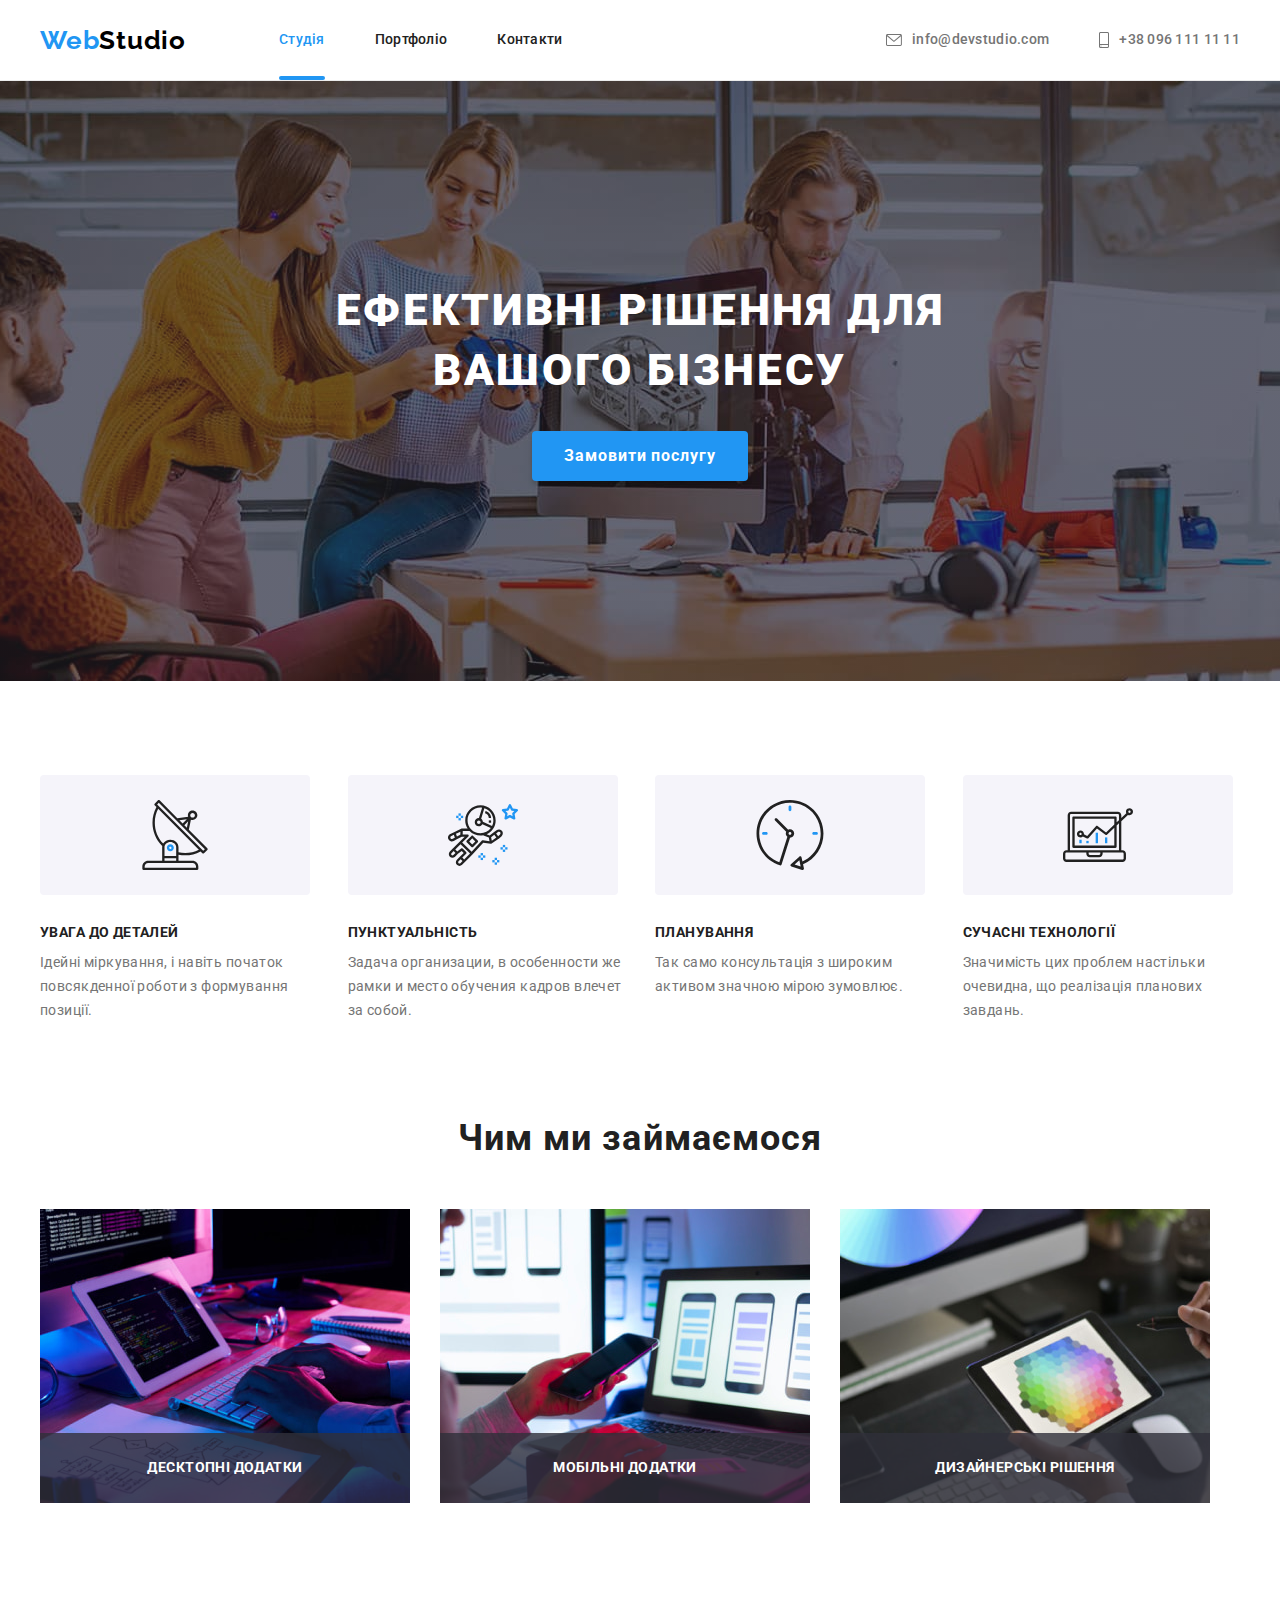
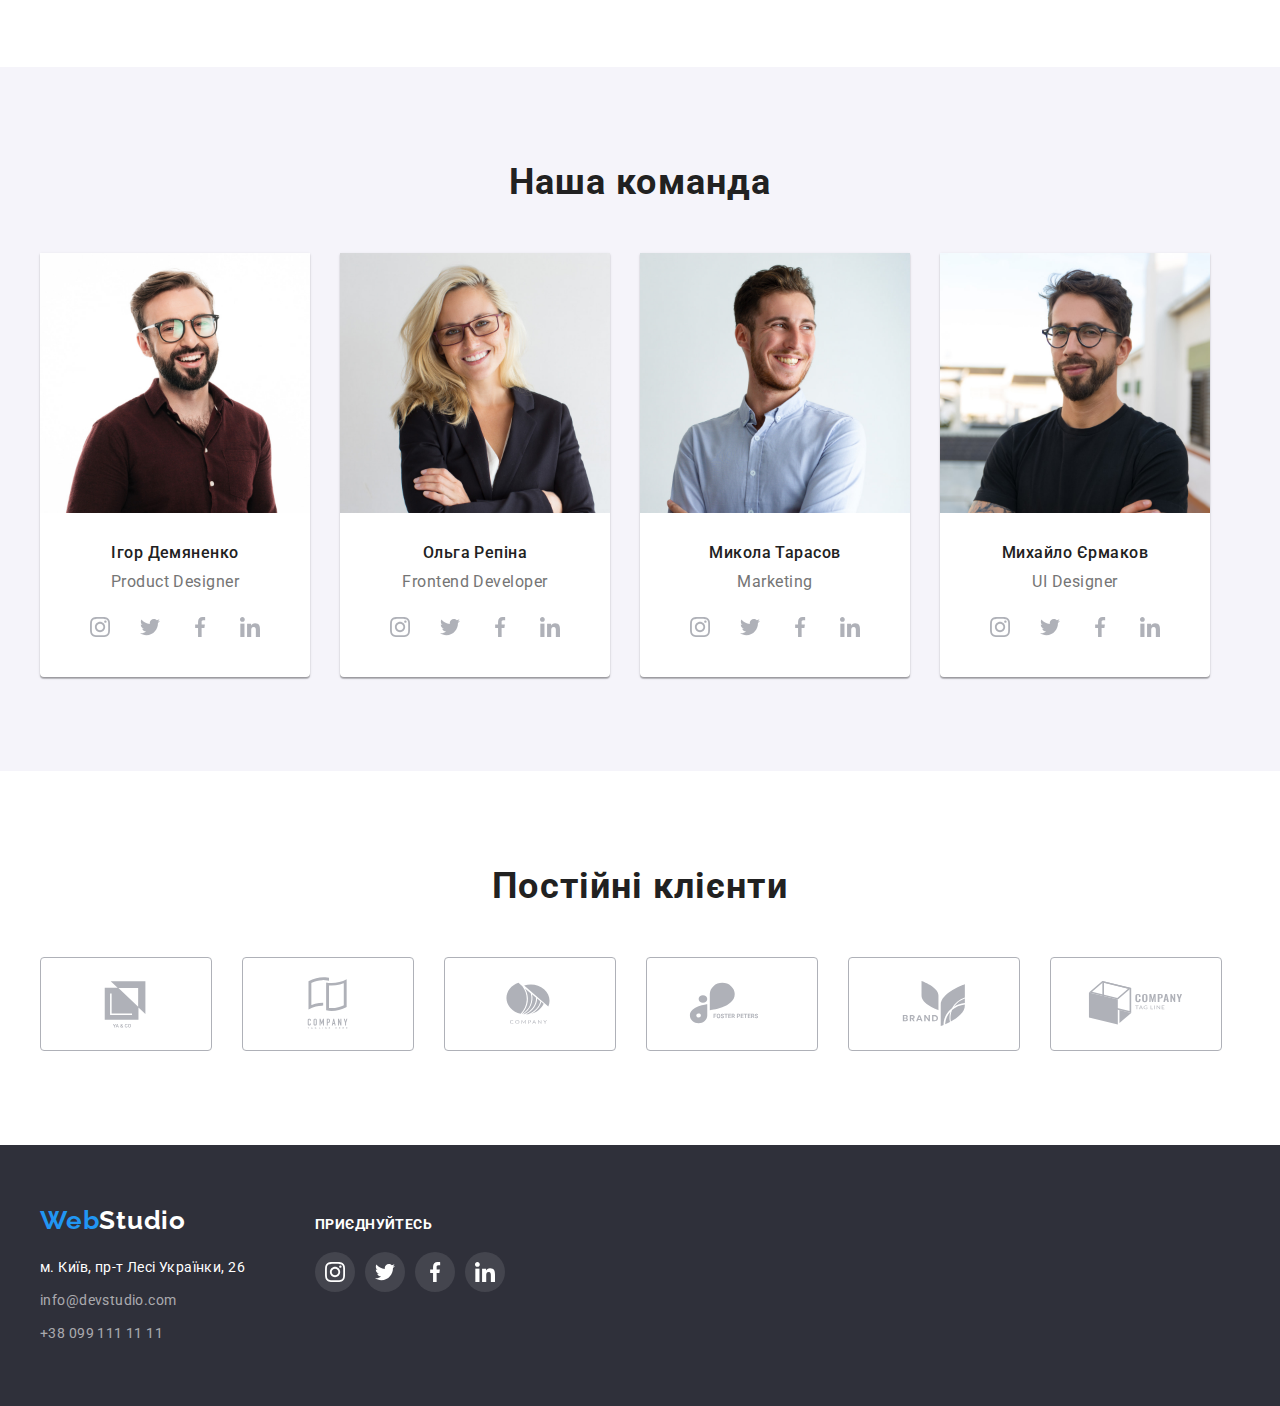
==== index.html @ 0aa908f2 "Initial commit" ====
<!DOCTYPE html>
<html lang="uk">
  <head>
    <!-- Meta -->
    <meta charset="UTF-8" />
    <meta http-equiv="X-UA-Compatible" content="IE=edge" />
    <meta name="viewport" content="width=device-width, initial-scale=1.0" />
    <!-- Fonts -->
    <link rel="preconnect" href="https://fonts.googleapis.com" />
    <link rel="preconnect" href="https://fonts.gstatic.com" crossorigin />
    <link
      href="https://fonts.googleapis.com/css2?family=Raleway:wght@700&family=Roboto:wght@400;500;700;900&display=swap"
      rel="stylesheet"
    />
    <title>WebStudio</title>
    <!-- Style -->
    <link
      rel="stylesheet"
      href="https://cdnjs.cloudflare.com/ajax/libs/modern-normalize/1.1.0/modern-normalize.min.css"
      integrity="sha512-wpPYUAdjBVSE4KJnH1VR1HeZfpl1ub8YT/NKx4PuQ5NmX2tKuGu6U/JRp5y+Y8XG2tV+wKQpNHVUX03MfMFn9Q=="
      crossorigin="anonymous"
      referrerpolicy="no-referrer"
    />
    <link rel="stylesheet" href="./css/styles.css" />
  </head>
  <body>
    <!-- Header section -->
    <header class="header">
      <!-- Logo -->
      <div class="conteiner">
        <a class="logo-web link" href="./index.html">Web<span class="logo-studio">Studio</span></a>
        <!-- Header nav -->
        <nav class="header-nav">
          <ul class="header-nav-list list">
            <li class="header-item">
              <a class="header-link header-link-current link" href="./index.html">Студія</a>
            </li>
            <li class="header-item">
              <a class="header-link link" href="./portfolio.html">Портфоліо</a>
            </li>
            <li class="header-item"><a class="header-link link" href="#address">Контакти</a></li>
          </ul>
        </nav>
        <!-- Header cont -->
        <ul class="header-cont-list list">
          <li class="header-item">
            <a class="header-cont link" href="mailto:info@devstudio.com">
              <svg class="icon" width="16" height="12">
                <use href="./images/icons.svg#envelope"></use>
              </svg>
              info@devstudio.com</a
            >
          </li>
          <li class="header-item">
            <a class="header-cont link" href="tel:+380961111111">
              <svg class="icon" width="10" height="16">
                <use href="./images/icons.svg#smartphone"></use>
              </svg>
              +38 096 111 11 11</a
            >
          </li>
        </ul>
      </div>
    </header>
    <!-- Main section -->
    <main>
      <!-- Hero section -->
      <section class="hero block">
        <div class="conteiner">
          <h1 class="hero-title">Ефективні рішення для вашого бізнесу</h1>
          <button class="hero-but" type="button" data-modal-open>Замовити послугу</button>
        </div>
      </section>
      <!-- Benefits section -->
      <section class="benefits block">
        <div class="conteiner">
          <h2 class="visually-hidden">Наші переваги</h2>
          <ul class="benefits-list list">
            <li class="benefits-item">
              <div class="benefits-logo">
                <svg class="benefits-icon" width="70" height="70">
                  <use href="./images/icons.svg#antenna"></use>
                </svg>
              </div>
              <h3 class="benefits-title">УВАГА ДО ДЕТАЛЕЙ</h3>
              <p class="benefits-text text">
                Ідейні міркування, і навіть початок повсякденної роботи з формування позиції.
              </p>
            </li>
            <li class="benefits-item">
              <div class="benefits-logo">
                <svg class="benefits-icon" width="70" height="70">
                  <use href="./images/icons.svg#astronaut"></use>
                </svg>
              </div>
              <h3 class="benefits-title title">ПУНКТУАЛЬНІСТЬ</h3>
              <p class="benefits-text text">
                Задача организации, в особенности же рамки и место обучения кадров влечет за собой.
              </p>
            </li>
            <li class="benefits-item">
              <div class="benefits-logo">
                <svg class="benefits-icon" width="70" height="70">
                  <use href="./images/icons.svg#clock"></use>
                </svg>
              </div>
              <h3 class="benefits-title title">ПЛАНУВАННЯ</h3>
              <p class="benefits-text text">
                Так само консультація з широким активом значною мірою зумовлює.
              </p>
            </li>
            <li class="benefits-item">
              <div class="benefits-logo">
                <svg class="benefits-icon" width="70" height="70">
                  <use href="./images/icons.svg#diagram"></use>
                </svg>
              </div>
              <h3 class="benefits-title title">СУЧАСНІ ТЕХНОЛОГІЇ</h3>
              <p class="benefits-text text">
                Значимість цих проблем настільки очевидна, що реалізація планових завдань.
              </p>
            </li>
          </ul>
        </div>
      </section>
      <!-- About section -->
      <section class="about block">
        <div class="conteiner">
          <h2 class="about-title title">Чим ми займаємося</h2>
          <ul class="about-list list">
            <li class="about-item">
              <img
                class="about-img img"
                src="./images/about/box-1.jpeg"
                alt="Пише код"
                width="370"
              />
              <div class="over-box">
                <p class="over-text">Десктопні додатки</p>
              </div>
            </li>
            <li class="about-item">
              <img
                class="about-img img"
                src="./images/about/box-2.jpeg"
                alt="Порівнюють дизайн"
                width="370"
              />
              <div class="over-box">
                <p class="over-text">Мобільні додатки</p>
              </div>
            </li>
            <li class="about-item">
              <img
                class="about-img img"
                src="./images/about/box-3.jpeg"
                alt="Малюють на планшеті"
                width="370"
              />
              <div class="over-box">
                <p class="over-text">Дизайнерські рішення</p>
              </div>
            </li>
          </ul>
        </div>
      </section>
      <!-- Team section -->
      <section class="team">
        <div class="conteiner">
          <h2 class="team-title title">Наша команда</h2>
          <ul class="team-list list">
            <li class="team-item">
              <div class="team-card">
                <img
                  class="team-img img"
                  src="./images/team/img-1.jpeg"
                  alt="Игорь Демьяненко"
                  width="270"
                />
                <div class="team-descriptoin">
                  <h3 class="team-subtitle title">Ігор Демяненко</h3>
                  <p class="team-text text" lang="en">Product Designer</p>
                  <ul class="socials list">
                    <li class="socials-item">
                      <a
                        class="socials-link link"
                        href="https://www.instagram.com/"
                        target="_blank"
                        rel="noopener noreferrer"
                      >
                        <svg class="social-icon" width="20" height="20">
                          <use href="./images/icons.svg#instagram"></use>
                        </svg>
                      </a>
                    </li>
                    <li class="socials-item">
                      <a
                        class="socials-link link"
                        href="https://twitter.com/"
                        target="_blank"
                        rel="noopener noreferrer"
                      >
                        <svg class="social-icon" width="20" height="20">
                          <use href="./images/icons.svg#twitter"></use>
                        </svg>
                      </a>
                    </li>
                    <li class="socials-item">
                      <a
                        class="socials-link link"
                        href="https://www.facebook.com/"
                        target="_blank"
                        rel="noopener noreferrer"
                      >
                        <svg class="social-icon" width="20" height="20">
                          <use href="./images/icons.svg#facebook"></use>
                        </svg>
                      </a>
                    </li>
                    <li class="socials-item">
                      <a
                        class="socials-link link"
                        href="https://ua.linkedin.com/"
                        target="_blank"
                        rel="noopener noreferrer"
                      >
                        <svg class="social-icon" width="20" height="20">
                          <use href="./images/icons.svg#linkedin"></use>
                        </svg>
                      </a>
                    </li>
                  </ul>
                </div>
              </div>
            </li>
            <li class="team-item">
              <div class="team-card">
                <img
                  class="team-img img"
                  src="./images/team/img-2.jpeg"
                  alt="Ольга Репина"
                  width="270"
                />
                <div class="team-descriptoin">
                  <h3 class="team-subtitle title">Ольга Репіна</h3>
                  <p class="team-text text" lang="en">Frontend Developer</p>
                  <ul class="socials list">
                    <li class="socials-item">
                      <a
                        class="socials-link link"
                        href="https://www.instagram.com/"
                        target="_blank"
                        rel="noopener noreferrer"
                      >
                        <svg class="social-icon" width="20" height="20">
                          <use href="./images/icons.svg#instagram"></use>
                        </svg>
                      </a>
                    </li>
                    <li class="socials-item">
                      <a
                        class="socials-link link"
                        href="https://twitter.com/"
                        target="_blank"
                        rel="noopener noreferrer"
                      >
                        <svg class="social-icon" width="20" height="20">
                          <use href="./images/icons.svg#twitter"></use>
                        </svg>
                      </a>
                    </li>
                    <li class="socials-item">
                      <a
                        class="socials-link link"
                        href="https://www.facebook.com/"
                        target="_blank"
                        rel="noopener noreferrer"
                      >
                        <svg class="social-icon" width="20" height="20">
                          <use href="./images/icons.svg#facebook"></use>
                        </svg>
                      </a>
                    </li>
                    <li class="socials-item">
                      <a
                        class="socials-link link"
                        href="https://ua.linkedin.com/"
                        target="_blank"
                        rel="noopener noreferrer"
                      >
                        <svg class="social-icon" width="20" height="20">
                          <use href="./images/icons.svg#linkedin"></use>
                        </svg>
                      </a>
                    </li>
                  </ul>
                </div>
              </div>
            </li>
            <li class="team-item">
              <div class="team-card">
                <img
                  class="team-img img"
                  src="./images/team/img-3.jpeg"
                  alt="Николай Тарасов"
                  width="270"
                />
                <div class="team-descriptoin">
                  <h3 class="team-subtitle title">Микола Тарасов</h3>
                  <p class="team-text text" lang="en">Marketing</p>
                  <ul class="socials list">
                    <li class="socials-item">
                      <a
                        class="socials-link link"
                        href="https://www.instagram.com/"
                        target="_blank"
                        rel="noopener noreferrer"
                      >
                        <svg class="social-icon" width="20" height="20">
                          <use href="./images/icons.svg#instagram"></use>
                        </svg>
                      </a>
                    </li>
                    <li class="socials-item">
                      <a
                        class="socials-link link"
                        href="https://twitter.com/"
                        target="_blank"
                        rel="noopener noreferrer"
                      >
                        <svg class="social-icon" width="20" height="20">
                          <use href="./images/icons.svg#twitter"></use>
                        </svg>
                      </a>
                    </li>
                    <li class="socials-item">
                      <a
                        class="socials-link link"
                        href="https://www.facebook.com/"
                        target="_blank"
                        rel="noopener noreferrer"
                      >
                        <svg class="social-icon" width="20" height="20">
                          <use href="./images/icons.svg#facebook"></use>
                        </svg>
                      </a>
                    </li>
                    <li class="socials-item">
                      <a
                        class="socials-link link"
                        href="https://ua.linkedin.com/"
                        target="_blank"
                        rel="noopener noreferrer"
                      >
                        <svg class="social-icon" width="20" height="20">
                          <use href="./images/icons.svg#linkedin"></use>
                        </svg>
                      </a>
                    </li>
                  </ul>
                </div>
              </div>
            </li>
            <li class="team-item">
              <div class="team-card">
                <img
                  class="team-img img"
                  src="./images/team/img-4.jpeg"
                  alt="Михаил Ермаков"
                  width="270"
                />
                <div class="team-descriptoin">
                  <h3 class="team-subtitle title">Михайло Єрмаков</h3>
                  <p class="team-text text" lang="en">UI Designer</p>
                  <ul class="socials list">
                    <li class="socials-item">
                      <a
                        class="socials-link link"
                        href="https://www.instagram.com/"
                        target="_blank"
                        rel="noopener noreferrer"
                      >
                        <svg class="social-icon" width="20" height="20">
                          <use href="./images/icons.svg#instagram"></use>
                        </svg>
                      </a>
                    </li>
                    <li class="socials-item">
                      <a
                        class="socials-link link"
                        href="https://twitter.com/"
                        target="_blank"
                        rel="noopener noreferrer"
                      >
                        <svg class="social-icon" width="20" height="20">
                          <use href="./images/icons.svg#twitter"></use>
                        </svg>
                      </a>
                    </li>
                    <li class="socials-item">
                      <a
                        class="socials-link link"
                        href="https://www.facebook.com/"
                        target="_blank"
                        rel="noopener noreferrer"
                      >
                        <svg class="social-icon" width="20" height="20">
                          <use href="./images/icons.svg#facebook"></use>
                        </svg>
                      </a>
                    </li>
                    <li class="socials-item">
                      <a
                        class="socials-link link"
                        href="https://ua.linkedin.com/"
                        target="_blank"
                        rel="noopener noreferrer"
                      >
                        <svg class="social-icon" width="20" height="20">
                          <use href="./images/icons.svg#linkedin"></use>
                        </svg>
                      </a>
                    </li>
                  </ul>
                </div>
              </div>
            </li>
          </ul>
        </div>
      </section>
      <!-- Client section -->
      <section class="clients block">
        <div class="conteiner">
          <h2 class="client-title title">Постійні клієнти</h2>
          <ul class="clients-list list">
            <li class="clients-item">
              <a class="clients-link link" href="" target="_blank" rel="noopener noreferrer">
                <svg class="clients-icon" width="106" height="60">
                  <use href="./images/icons.svg#logo-1"></use>
                </svg>
              </a>
            </li>
            <li>
              <a class="clients-link link" href="" target="_blank" rel="noopener noreferrer">
                <svg class="clients-icon" width="106" height="60">
                  <use href="./images/icons.svg#logo-2"></use>
                </svg>
              </a>
            </li>
            <li>
              <a class="clients-link link" href="" target="_blank" rel="noopener noreferrer">
                <svg class="clients-icon" width="106" height="60">
                  <use href="./images/icons.svg#logo-3"></use>
                </svg>
              </a>
            </li>
            <li>
              <a class="clients-link link" href="" target="_blank" rel="noopener noreferrer">
                <svg class="clients-icon" width="106" height="60">
                  <use href="./images/icons.svg#logo-4"></use>
                </svg>
              </a>
            </li>
            <li>
              <a class="clients-link link" href="" target="_blank" rel="noopener noreferrer">
                <svg class="clients-icon" width="106" height="60">
                  <use href="./images/icons.svg#logo-5"></use>
                </svg>
              </a>
            </li>
            <li>
              <a class="clients-link link" href="" target="_blank" rel="noopener noreferrer">
                <svg class="clients-icon" width="106" height="60">
                  <use href="./images/icons.svg#logo-6"></use>
                </svg>
              </a>
            </li>
          </ul>
        </div>
      </section>
    </main>
    <!-- Footer section -->
    <footer class="footer">
      <div class="footer-conteiner conteiner">
        <div class="footer-address">
          <a class="logo-web logo-footer link" href="./index.html"
            >Web<span class="logo-studio logo-studio-footer">Studio</span></a
          >
          <address id="address">
            <ul class="address-list list">
              <li class="address-item">
                <a
                  class="footet-link-addres link"
                  href="https://goo.gl/maps/vsEgYnPEsA6p9rK86"
                  target="_blank"
                  rel="noopener noreferrer"
                  >м. Київ, пр-т Лесі Українки, 26</a
                >
              </li>
              <li class="address-item">
                <a class="footet-link link" href="mailto:info@devstudio.com">info@devstudio.com</a>
              </li>
              <li class="address-item">
                <a class="footet-link link" href="tel:+380991111111">+38 099 111 11 11</a>
              </li>
            </ul>
          </address>
        </div>
        <div class="footer-socials">
          <h3 class="footer-title title">Приєднуйтесь</h3>
          <ul class="socials list">
            <li class="socials-item">
              <a
                class="footer-socials-link link"
                href="https://www.instagram.com/"
                target="_blank"
                rel="noopener noreferrer"
              >
                <svg class="footer-social-icon" width="20" height="20">
                  <use href="./images/icons.svg#instagram"></use>
                </svg>
              </a>
            </li>
            <li class="socials-item">
              <a
                class="footer-socials-link link"
                href="https://twitter.com/"
                target="_blank"
                rel="noopener noreferrer"
              >
                <svg class="footer-social-icon" width="20" height="20">
                  <use href="./images/icons.svg#twitter"></use>
                </svg>
              </a>
            </li>
            <li class="socials-item">
              <a
                class="footer-socials-link link"
                href="https://www.facebook.com/"
                target="_blank"
                rel="noopener noreferrer"
              >
                <svg class="footer-social-icon" width="20" height="20">
                  <use href="./images/icons.svg#facebook"></use>
                </svg>
              </a>
            </li>
            <li class="socials-item">
              <a
                class="footer-socials-link link"
                href="https://ua.linkedin.com/"
                target="_blank"
                rel="noopener noreferrer"
              >
                <svg class="footer-social-icon" width="20" height="20">
                  <use href="./images/icons.svg#linkedin"></use>
                </svg>
              </a>
            </li>
          </ul>
        </div>
      </div>
    </footer>
    <!-- Modal window -->
    <div class="backdrop is-hidden" data-modal>
      <div class="modal">
        <button class="madal-btn" data-modal-close>
          <svg class="modal-btn-icon" width="11" height="11">
            <use href="./images/icons.svg#vector"></use>
          </svg>
        </button>
      </div>
    </div>
    <script src="./js/modal.js"></script>
  </body>
</html>
---- css/styles.css ----
/* Global styles */
html {
	box-sizing: border-box;
}


body {
	margin: 0;

	font-family: 'Roboto';
	font-style: normal;
	font-weight: 400;
	color: var(--brand-subtitle-color);
}

:root {
	--brand-onfocus-color: #2196F3;
	--brand-p-color: #757575;
	--brand-subtitle-color: #212121;
	--section-bgd-color: #F5F4FA;
	--brand-alt-bgd-color: #ffffff;
	--brand-bgd-color: #2F303A;
	--anim-cubic: 250ms cubic-bezier(0.4, 0, 0.2, 1);
}

.block {
	padding-top: 94px;
	padding-bottom: 94px;
}

.conteiner {
	width: 1200px;
	padding: 0 15px;
	margin: 0 auto;
}

.title {
	color: var(--brand-subtitle-color);
}

.text {
	color: var(--brand-p-color);
}

.img {
	display: block;
}

/* Reset styles */
.link {
	text-decoration: none;
}

.list {
	list-style-type: none;
}


h1, 
h2, 
h3, 
h4, 
h5, 
h6, 
p,
ul,
ol {
	margin: 0;
	padding: 0;
}

.visually-hidden {
	position: absolute;
	white-space: nowrap;
	width: 1px;
	height: 1px;
	overflow: hidden;
	border: 0;
	padding: 0;
	clip: rect(0 0 0 0);
	clip-path: inset(50%);
	margin: -1px;
}

/* Header */
/* Logo */
.logo-web {
	display: block;

	color: var(--brand-onfocus-color);
	font-family: 'Raleway';
	font-style: normal;
	font-weight: 700;
	font-size: 26px;
	line-height: 1.19;
	letter-spacing: 0.03em;
}

.logo-studio {
	color: #000;
}

/* Nav */
.header {
	border-bottom: 1px solid #ECECEC;
}
.header  .conteiner {
	display: flex;
	align-items: center;
}

.header-nav-list {
	display: flex;
	margin-left: 93px;
}

.header-cont-list {
	display: flex;
	margin-left: auto;;
}

.header-item + .header-item {
	margin-left: 50px;
}

.header-link {
	display: block;

	padding-top: 32px;
	padding-bottom: 32px;

	font-weight: 500;
	font-size: 14px;
	line-height: 1.14;
	letter-spacing: 0.02em;
	color: var(--brand-subtitle-color);
	transition: color var(--anim-cubic);
}

.header-link:hover,
.header-link:focus {
	color: var(--brand-onfocus-color);
}

.header-link-current {
	position: relative;
	color: var(--brand-onfocus-color);
}

.header-link-current::after {
	position: absolute;
	bottom: 0;
	
	content:'';
	display: block;
	width: 100%;
	height: 4px;
	border-radius: 2px;
	justify-content: end;
	background-color: var(--brand-onfocus-color);
	transition: color var(--anim-cubic);
}

.header-cont {
	display: flex;
	align-items: center;
	justify-content: center;

	padding-top: 32px;
	padding-bottom: 32px;
	gap: 10px;

	font-weight: 500;
	font-size: 14px;
	line-height: 1.14;
	letter-spacing: 0.02em;

	color: var(--brand-p-color);
	transition: color var(--anim-cubic);
}

.header-cont:hover,
.header-cont:focus {
	color: var(--brand-onfocus-color);
}

/* Hero */
.hero {
	padding-top: 200px;
	padding-bottom: 200px;
	margin-right: auto;
	margin-left: auto;
	max-width: 1600px;

	background-image: linear-gradient(to right,
		rgba(47, 48, 58, 0.4),
		rgba(47, 48, 58, 0.4)), 
		url(../images/hero/hero-back.jpeg);
	background-color: #C4C4C4;
	background-size: cover;
	background-repeat: no-repeat;
	background-position: center;
	text-align: center;
}

.hero-title {
	padding-left: 237px;
	padding-right: 237px;
	margin-bottom: 30px;

	font-family: 'Roboto';
	font-style: normal;
	font-weight: 900;
	font-size: 44px;
	line-height: 1.36;
	letter-spacing: 0.06em;
	text-transform: uppercase;

	color: var(--brand-alt-bgd-color);
}

.hero-but {
	padding: 10px 32px;

	font-family: inherit;
	font-style: normal;
	font-weight: 700;
	font-size: 16px;
	line-height: 1.9;
	align-items: center;
	letter-spacing: 0.06em;
	color: var(--brand-alt-bgd-color);

	background: var(--brand-onfocus-color);
	box-shadow: 0px 4px 4px rgba(0, 0, 0, 0.15);
	border: none;
	border-radius: 4px;
	cursor: pointer;
}


/* Benefits */
.benefits-list {
	display: flex;
	gap: 30px;
}

.benefits-item {
	width: calc((100% - 90px) / 4);
}

.benefits-logo {
	display: flex;
	align-items: center;
	justify-content: center;
	width: 270px;
	height: 120px;
	margin-bottom: 30px;

	background: #F5F4FA;
	border-radius: 4px;
}
.benefits-title {
	margin-bottom: 10px;
	font-weight: 700;
	font-size: 14px;
	line-height: 1.14;
	letter-spacing: 0.03em;
	text-transform: uppercase;
}

.benefits-text {
	font-size: 14px;
	line-height: 1.71;
	letter-spacing: 0.03em;
}


/* About */

.about {
	padding-top: 0;
}
.about-title {
	margin-bottom: 50px;

	font-weight: 700;
	font-size: 36px;
	line-height: 1.17;
	text-align: center;
	letter-spacing: 0.03em;
}

.about-list {
	display: flex;
	gap: 30px;
}

.about-item{
	position: relative;
}

.over-box {
	position: relative;
	bottom: 70px;

	width: 100%;
	height: 70px;
	background-color: rgba(47, 48, 58, 0.8);

	user-select: none;
}

.over-text {
	position: absolute;
	top: 50%;
	left: 50%;
	transform: translate(-50%, -50%);
	font-weight: 700;
	font-size: 14px;
	line-height: 1.14;
	letter-spacing: 0.03em;
	text-transform: uppercase;
	
	color: #FFFFFF;
}
/* Team */

.team {
	background-color: var(--section-bgd-color);
	padding-top: 94px;
	padding-bottom: 94px;
}

.team-card {
	background: var(--brand-alt-bgd-color);
	
	box-shadow: 0px 1px 3px rgba(0, 0, 0, 0.12), 0px 1px 1px rgba(0, 0, 0, 0.14), 0px 2px 1px rgba(0, 0, 0, 0.2);
	border-radius: 0px 0px 4px 4px;
}

.team-title {
	margin-bottom: 50px;

	font-weight: 700;
	font-size: 36px;
	line-height: 1.17;

	text-align: center;
	letter-spacing: 0.03em;
}

.team-list {
	display: flex;
	gap: 30px;
}

.team-descriptoin {
	padding-top: 30px;
	padding-bottom: 30px;
}

.team-subtitle {
	margin-bottom: 10px;

	font-weight: 500;
	font-size: 16px;
	line-height: 1.19;
	text-align: center;
	letter-spacing: 0.03em;
}

.team-text {
	margin-bottom: 16px;

	font-size: 16px;
	line-height: 1.19;
	text-align: center;
	letter-spacing: 0.03em;
}

.socials {
	display: flex;
	align-items: center;
	justify-content: center;
	gap: 10px;
}

.socials-link {
	display: flex;
	align-items: center;
	justify-content: center;
	width: 40px;
	height: 40px;

	color: #AFB1B8;
	background-color: #ffffff;
	border-radius: 50%;
	transition: background-color var(--anim-cubic), color var(--anim-cubic);
}

.social-icon {
	fill: currentColor;
}

.socials-link:hover,
.socials-link:focus {
	color: #ffffff;
	background-color: var(--brand-onfocus-color);
}

/* Clients */
.client-title{
	margin-bottom: 50px;
	font-weight: 700;
	font-size: 36px;
	line-height: 1.17;
	text-align: center;
	letter-spacing: 0.03em;
}

.clients-list {
	display: flex;
	gap: 30px;
}

.clients-link {
	display: flex;
	align-items: center;
	justify-content: center;
	width: 170px;
	height: 92px;

	color: #AFB1B8;
	border: 1px solid #AFB1B8;
	border-radius: 4px;

	transition: color var(--anim-cubic), border var(--anim-cubic);
}

.clients-icon {
	fill: currentColor;
}

.clients-link:hover,
.clients-link:focus {
	color: var(--brand-onfocus-color);
	border: 1px solid #2196F3;
}
/* Footer */

.footer {
	background-color: var(--brand-bgd-color);
	padding-top: 60px;
	padding-bottom: 60px;
}

.footer-conteiner {
	display: flex;
	align-items: baseline;
}

.footer-address {
	margin-right: 70px;
}

.logo-footer {
	display: inline-block;
	margin-bottom: 20px;
}

.logo-studio-footer {
	color: var(--brand-alt-bgd-color);
}

.address-item:nth-child(-n + 2) {
	display: block;
	margin-bottom: 9px;
}


.footet-link-addres {
	font-style: normal;
	font-size: 14px;
	line-height: 1.71;
	letter-spacing: 0.03em;
	
	color: var(--brand-alt-bgd-color);
	transition: color var(--anim-cubic);
}

.footet-link {
	font-style: normal;
	font-size: 14px;
	line-height: 1.71;
	letter-spacing: 0.03em;

	color: rgba(255, 255, 255, 0.6);
	transition: color var(--anim-cubic);
}

.footet-link:hover,
.footet-link:focus,
.footet-link-addres:hover,
.footet-link-addres:focus {
	color: var(--brand-onfocus-color);
}

.footer-title {
	margin-bottom: 20px;

	font-weight: 700;
	font-size: 14px;
	line-height: 16px;
	letter-spacing: 0.03em;
	text-transform: uppercase;
	
	color: #FFFFFF;
}

/* Footer icons */

.footer-socials-link {
	display: flex;
	align-items: center;
	justify-content: center;
	width: 40px;
	height: 40px;

	color: #ffffff;
	background: rgba(255, 255, 255, 0.1);
	border-radius: 50%;
	transition: background-color var(--anim-cubic);
}

.footer-social-icon,
.icon {
	fill: currentColor;
}

.footer-socials-link:hover,
.footer-socials-link:focus {
	background-color: var(--brand-onfocus-color);
}

/* * Portfolio * */


/* Buttons */

.portfolio-list {
	display: flex;
	margin-bottom: 50px;
	justify-content: center;
	gap: 8px;
}



.portfolio-btn {
	padding: 6px 22px;

	font-family: inherit;
	background-color: var(--section-bgd-color);
	font-weight: 500;
	font-size: 16px;
	line-height: 1.62;
	
	text-align: center;
	letter-spacing: 0.03em;

	border: transparent;
	border-radius: 4px;
	cursor: pointer;
	transition: background-color var(--anim-cubic), 
		color var(--anim-cubic), 
		box-shadow var(--anim-cubic);
}

.portfolio-active-btn{
	background-color: var(--brand-onfocus-color);
	color: var(--brand-alt-bgd-color);
}
.portfolio-btn:hover,
.portfolio-btn:focus {
	background-color: var(--brand-onfocus-color);
	color: var(--brand-alt-bgd-color);

	box-shadow: 0px 3px 1px rgba(0, 0, 0, 0.1), 0px 1px 2px rgba(0, 0, 0, 0.08), 0px 2px 2px rgba(0, 0, 0, 0.12);
	border-radius: 4px;
}

/* Projects */

.projects-list {
	display: flex;
	flex-wrap: wrap;
	gap: 30px;;
}

.projects-link {
	display: block;
	transition: box-shadow var(--anim-cubic);
}

.projects-link:hover,
.projects-link:focus {
	box-shadow: 0px 1px 1px rgba(0, 0, 0, 0.12), 0px 4px 4px rgba(0, 0, 0, 0.06), 1px 4px 6px rgba(0, 0, 0, 0.16);
	transform: translateY(0);
}

.overlay-thumb{
position: relative;
overflow: hidden;
}

.overlay-card{
	position: absolute;
	top: 0;
	left: 0;
	transform: translateY(100%);

	width: 100%;
	height: 100%;

	padding: 64px 24px;

	background-color: rgba(33, 150, 243, 0.9);
	transition: transform var(--anim-cubic);
}

.projects-link:hover .overlay-card {
	transform: translateY(0);
}

.overlay-text {
	font-size: 18px;
	line-height: 1.56;
	letter-spacing: 0.03em;

	color: #FFFFFF;

	user-select: none;
}

.projects-card{
	border: 1px solid #EEEEEE;
	border-top: none;
	padding: 20px 24px;
}

.projects-title {
	margin-bottom: 4px;

	font-weight: 700;
	font-size: 18px;
	line-height: 2.0;
	
	letter-spacing: 0.06em;
}

.projects-text {
	font-size: 16px;
	line-height: 1.88;
	letter-spacing: 0.03em;
}


/* Modal window */

.backdrop {
	position: fixed;
	top: 0;
	left: 0;
	z-index: 999;

	width: 100%;
	height: 100%;

	background-color: rgba(0, 0, 0, 0.2);
	opacity: 1;
	transition: opacity var(--anim-cubic), visibility var(--anim-cubic);
}

.backdrop.is-hidden {
	opacity: 0;
	visibility: hidden;
	pointer-events: none;
}

.modal {
	position: absolute;
	top: 50%;
	left: 50%;
	transform: translate(-50%, -50%) scale(1);

	width: 528px;
	height: 581px;

	background-color: #FFFFFF;
	box-shadow: 0px 1px 3px rgba(0, 0, 0, 0.12), 0px 1px 1px rgba(0, 0, 0, 0.14), 0px 2px 1px rgba(0, 0, 0, 0.2);
	border-radius: 4px;

	opacity: 1;
	transition: transform var(--anim-cubic), opacity var(--anim-cubic);
}

.backdrop.is-hidden .modal {
	opacity: 0;
	transform: translate(-50%, -50%) scale(0.2);

}
.madal-btn {
	position: absolute;
	top: 8px;
	right: 8px;

	width: 30px;
	height: 30px;

	background-color: #FFFFFF;
	border: 1px solid rgba(0, 0, 0, 0.1);
	border-radius: 50%;
	cursor: pointer;
}
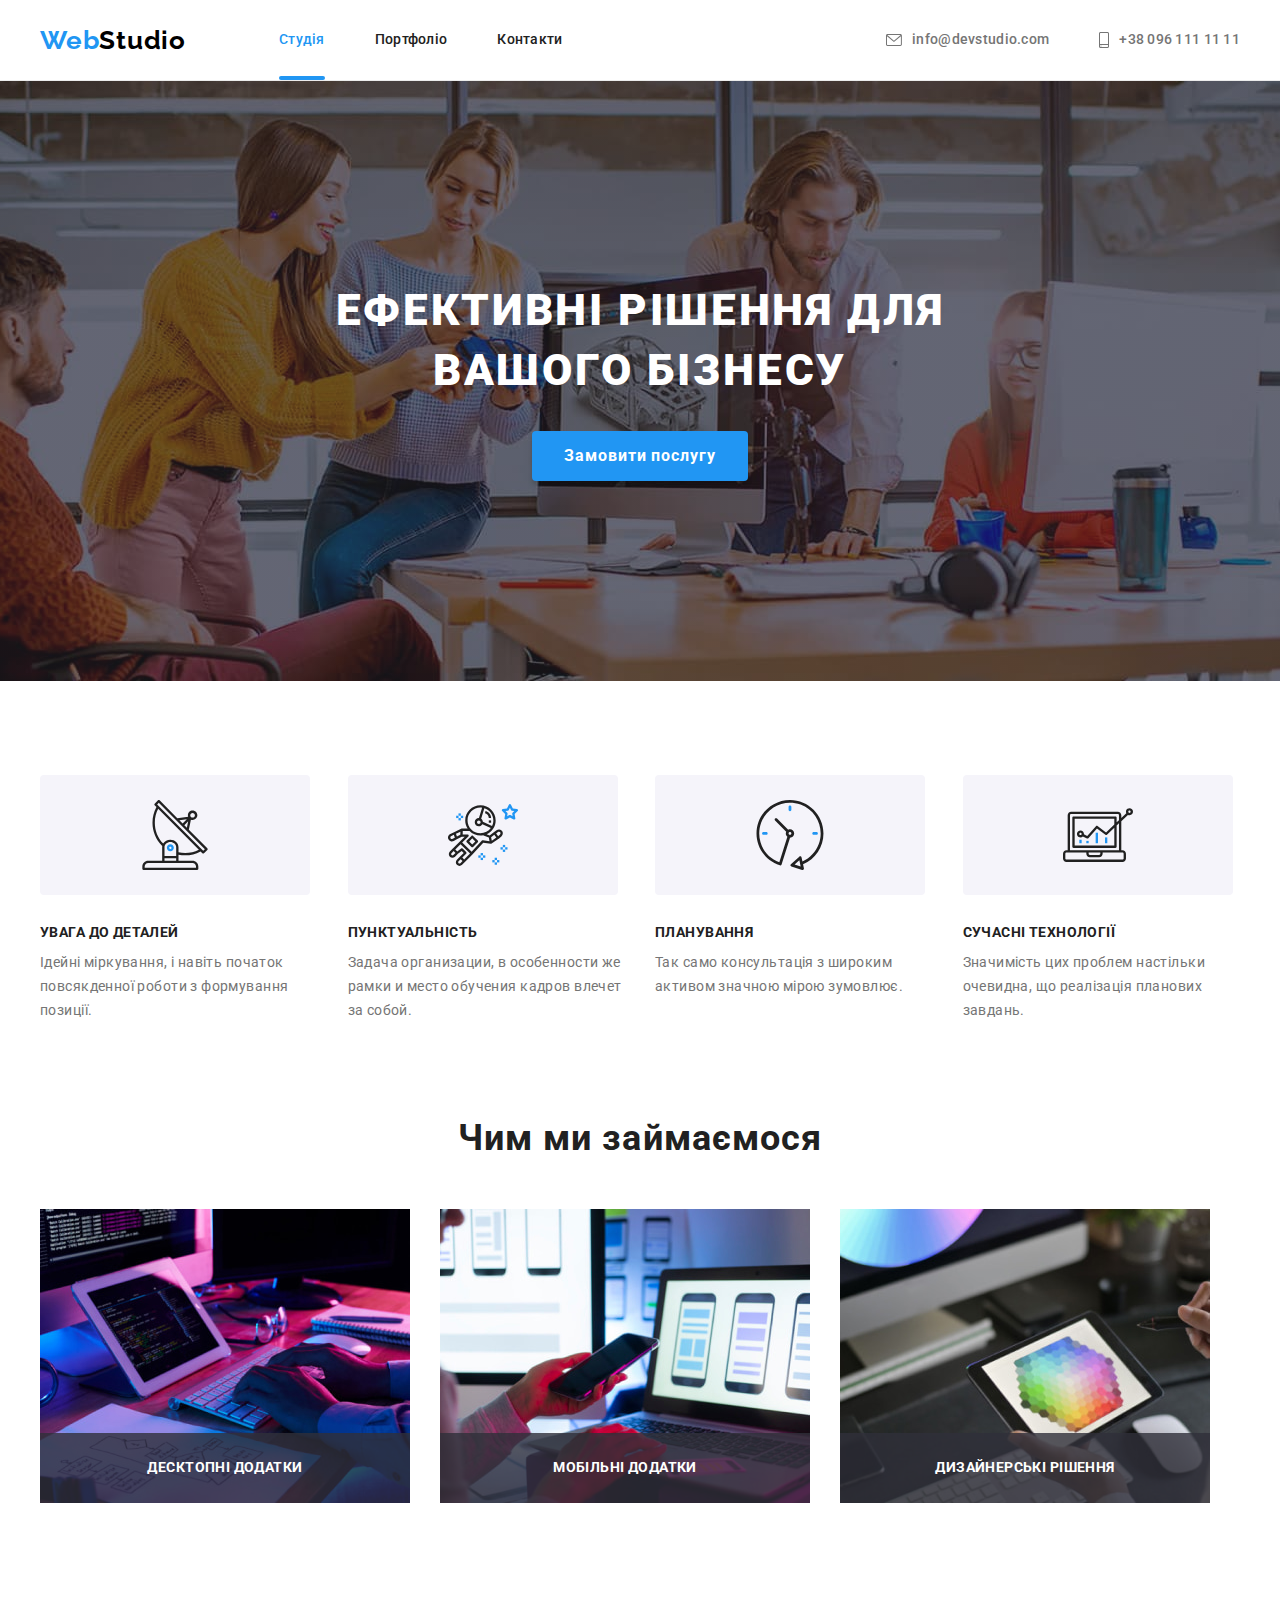
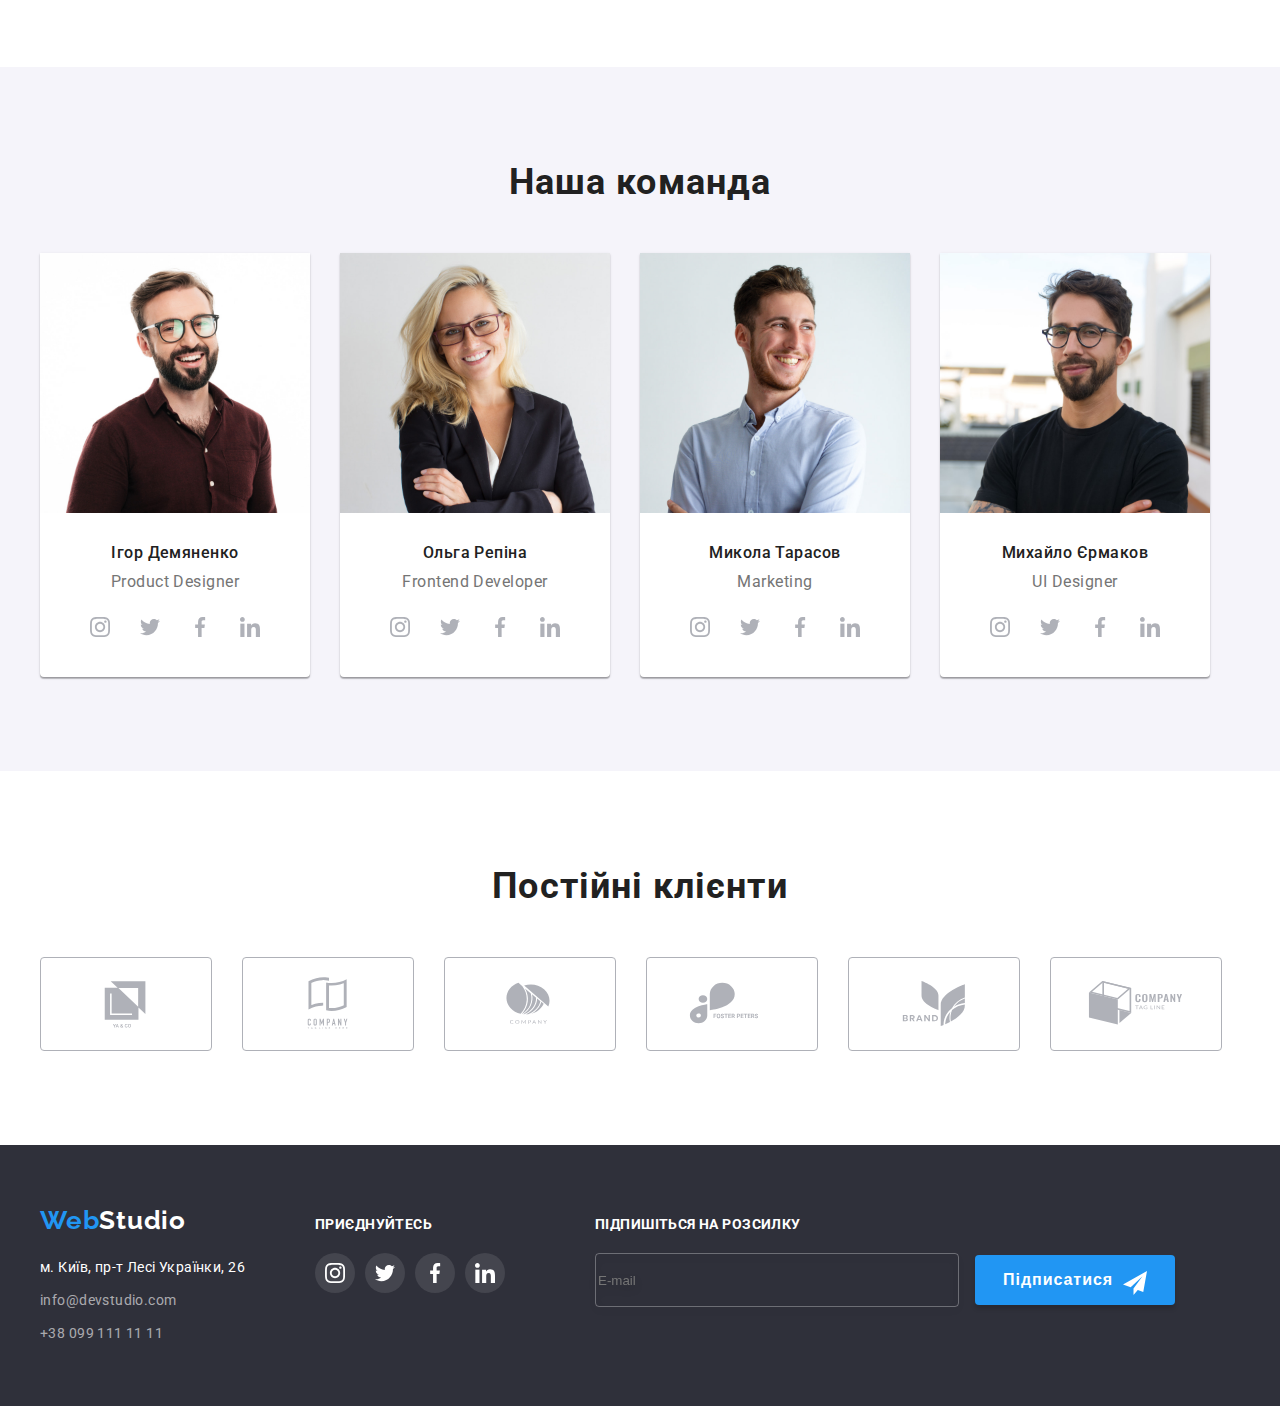
==== commit 7b384bdc: "Ховери модалка та чекбок" ====
--- a/index.html
+++ b/index.html
@@ -71,6 +71,7 @@
           <button class="hero-but" type="button" data-modal-open>Замовити послугу</button>
         </div>
       </section>
+
       <!-- Benefits section -->
       <section class="benefits block">
         <div class="conteiner">
@@ -123,6 +124,7 @@
           </ul>
         </div>
       </section>
+
       <!-- About section -->
       <section class="about block">
         <div class="conteiner">
@@ -164,6 +166,7 @@
           </ul>
         </div>
       </section>
+
       <!-- Team section -->
       <section class="team">
         <div class="conteiner">
@@ -428,6 +431,7 @@
           </ul>
         </div>
       </section>
+
       <!-- Client section -->
       <section class="clients block">
         <div class="conteiner">
@@ -479,6 +483,7 @@
         </div>
       </section>
     </main>
+
     <!-- Footer section -->
     <footer class="footer">
       <div class="footer-conteiner conteiner">
@@ -506,6 +511,7 @@
             </ul>
           </address>
         </div>
+
         <div class="footer-socials">
           <h3 class="footer-title title">Приєднуйтесь</h3>
           <ul class="socials list">
@@ -559,16 +565,83 @@
             </li>
           </ul>
         </div>
+
+        <form class="footer-form">
+          <h3 class="footer-title title">Підпишіться на розсилку</h3>
+          <label class="footer-label">
+            <input class="footer-input" type="email" name="user-email" placeholder="E-mail" />
+          </label>
+          <label class="footer-send">
+            <button class="footer-btn" type="submit">Підписатися</button>
+            <svg class="footer-btn-icon" width="24" height="24">
+              <use href="./images/icons.svg#send"></use>
+            </svg>
+          </label>
+        </form>
       </div>
     </footer>
+
     <!-- Modal window -->
     <div class="backdrop is-hidden" data-modal>
       <div class="modal">
-        <button class="madal-btn" data-modal-close>
-          <svg class="modal-btn-icon" width="11" height="11">
-            <use href="./images/icons.svg#vector"></use>
-          </svg>
-        </button>
+        <div class="modal-close">
+          <button class="modal-btn" data-modal-close>
+            <svg class="modal-btn-icon" width="11" height="11">
+              <use href="./images/icons.svg#vector"></use>
+            </svg>
+          </button>
+        </div>
+
+        <div>
+          <section class="modal-title">Залиште свої дані, ми вам передзвонимо</section>
+          <form class="modal-group">
+            <div class="registrate-form-group">
+              <label class="modal-form">
+                <span class="modal-form-name">Ім'я</span>
+                <input class="modal-form-input" type="text" name="user-name" />
+                <svg class="modal-form-icon" width="18" height="18">
+                  <use href="./images/icons.svg#person"></use>
+                </svg>
+              </label>
+              <label class="modal-form">
+                <span class="modal-form-name">Телефон</span>
+                <input class="modal-form-input" type="tel" name="user-tel" />
+                <svg class="modal-form-icon" width="18" height="18">
+                  <use href="./images/icons.svg#phone"></use>
+                </svg>
+              </label>
+              <label class="modal-form">
+                <span class="modal-form-name">Пошта</span>
+                <input class="modal-form-input" type="email" name="user-email" />
+                <svg class="modal-form-icon" width="18" height="18">
+                  <use href="./images/icons.svg#email"></use>
+                </svg>
+              </label>
+              <label class="modal-form">
+                <span class="modal-form-name">Коментар</span>
+                <textarea
+                  class="modal-form-area"
+                  name="user-coments"
+                  rows="5"
+                  placeholder="Введіть текст"
+                ></textarea>
+              </label>
+            </div>
+
+            <label class="checkbox-label">
+              <input class="checkbox-input" type="checkbox" name="user-license" />
+              <svg class="checkbox-icon" width="16" height="15">
+                <use class="checkbox-icon-disable" href="./images/icons.svg#check-border"></use>
+                <use class="checkbox-icon-enable" href="./images/icons.svg#check-cheked"></use>
+              </svg>
+              <span class="checkbox-lic-name"
+                >Погоджуюся з розсилкою та приймаю
+                <a class="license-link" href="">Умови договору</a></span
+              >
+            </label>
+            <button class="submit-btn" type="submit">Відправити</button>
+          </form>
+        </div>
       </div>
     </div>
     <script src="./js/modal.js"></script>
--- a/css/styles.css
+++ b/css/styles.css
@@ -20,6 +20,7 @@
 	--section-bgd-color: #F5F4FA;
 	--brand-alt-bgd-color: #ffffff;
 	--brand-bgd-color: #2F303A;
+	--brand-onfocus-btn: #188CE8;
 	--anim-cubic: 250ms cubic-bezier(0.4, 0, 0.2, 1);
 }
 
@@ -54,7 +55,6 @@
 .list {
 	list-style-type: none;
 }
-
 
 h1, 
 h2, 
@@ -229,13 +229,20 @@
 	line-height: 1.9;
 	align-items: center;
 	letter-spacing: 0.06em;
-	color: var(--brand-alt-bgd-color);
-
-	background: var(--brand-onfocus-color);
+
+	color: var(--brand-alt-bgd-color);
+	background-color: var(--brand-onfocus-color);
 	box-shadow: 0px 4px 4px rgba(0, 0, 0, 0.15);
 	border: none;
 	border-radius: 4px;
 	cursor: pointer;
+
+	transition: background-color var(--anim-cubic);
+}
+
+.hero-but:hover,
+.hero-but:hover {
+	background-color: var(--brand-onfocus-btn);
 }
 
 
@@ -405,7 +412,7 @@
 
 .socials-link:hover,
 .socials-link:focus {
-	color: #ffffff;
+	color: var(--brand-alt-bgd-color);
 	background-color: var(--brand-onfocus-color);
 }
 
@@ -511,14 +518,18 @@
 
 	font-weight: 700;
 	font-size: 14px;
-	line-height: 16px;
+	line-height: 1.14;
 	letter-spacing: 0.03em;
 	text-transform: uppercase;
 	
-	color: #FFFFFF;
+	color: var(--brand-alt-bgd-color);
 }
 
 /* Footer icons */
+
+.footer-socials {
+	margin-right: 90px;
+}
 
 .footer-socials-link {
 	display: flex;
@@ -527,7 +538,7 @@
 	width: 40px;
 	height: 40px;
 
-	color: #ffffff;
+	color: var(--brand-alt-bgd-color);
 	background: rgba(255, 255, 255, 0.1);
 	border-radius: 50%;
 	transition: background-color var(--anim-cubic);
@@ -543,6 +554,65 @@
 	background-color: var(--brand-onfocus-color);
 }
 
+.footer-form {
+	position: relative;
+}
+
+.footer-input {
+	width: 358px;
+	height: 50px;
+	margin-right: 12px;
+
+	color: var(--brand-alt-bgd-color);
+	background-color: transparent;
+	border: 1px solid rgba(255, 255, 255, 0.3);
+	filter: drop-shadow(0px 4px 4px rgba(0, 0, 0, 0.15));
+	border-radius: 4px;
+
+	transition: border var(--anim-cubic);
+}
+
+.footer-input:focus {
+	border: 1px solid rgba(255, 255, 255, 0.5);
+	outline: none;
+}
+
+.footer-btn {
+	width: 200px;
+	height: 50px;
+	padding-left: 28px;
+
+	font-weight: 700;
+	font-size: 16px;
+	line-height: 1.88;
+	letter-spacing: 0.06em;
+	text-align: left;
+
+	color: var(--brand-alt-bgd-color);
+	background-color: var(--brand-onfocus-color);
+	transition: background-color var(--anim-cubic);
+	box-shadow: 0px 4px 4px rgba(0, 0, 0, 0.15);
+	border-radius: 4px;
+	border: none;
+	cursor: pointer;
+}
+
+.footer-send:focus .footer-btn,
+.footer-send:hover .footer-btn{
+	background-color: var(--brand-onfocus-btn);
+}
+
+
+.footer-btn-icon {
+	position: absolute;
+	right: 28px;
+	bottom: 12px;
+	fill: var(--brand-alt-bgd-color);
+	cursor: pointer;
+	pointer-events: none;
+}
+
+
 /* * Portfolio * */
 
 
@@ -554,8 +624,6 @@
 	justify-content: center;
 	gap: 8px;
 }
-
-
 
 .portfolio-btn {
 	padding: 6px 22px;
@@ -574,7 +642,7 @@
 	cursor: pointer;
 	transition: background-color var(--anim-cubic), 
 		color var(--anim-cubic), 
-		box-shadow var(--anim-cubic);
+	box-shadow var(--anim-cubic);
 }
 
 .portfolio-active-btn{
@@ -638,7 +706,7 @@
 	line-height: 1.56;
 	letter-spacing: 0.03em;
 
-	color: #FFFFFF;
+	color: var(--brand-alt-bgd-color);
 
 	user-select: none;
 }
@@ -692,34 +760,230 @@
 	position: absolute;
 	top: 50%;
 	left: 50%;
-	transform: translate(-50%, -50%) scale(1);
 
 	width: 528px;
 	height: 581px;
+	padding: 40px;
 
 	background-color: #FFFFFF;
 	box-shadow: 0px 1px 3px rgba(0, 0, 0, 0.12), 0px 1px 1px rgba(0, 0, 0, 0.14), 0px 2px 1px rgba(0, 0, 0, 0.2);
 	border-radius: 4px;
 
 	opacity: 1;
+	transform: translate(-50%, -50%) scale(1);
 	transition: transform var(--anim-cubic), opacity var(--anim-cubic);
 }
 
 .backdrop.is-hidden .modal {
 	opacity: 0;
 	transform: translate(-50%, -50%) scale(0.2);
-
-}
-.madal-btn {
+}
+
+.modal {
+	padding: 40px;
+}
+
+.modal-title {
+	margin-bottom: 12px;
+
+	font-weight: 700;
+	font-size: 20px;
+	line-height: 1.15;
+	text-align: center;
+	letter-spacing: 0.03em;
+	
+	color: var(--brand-subtitle-color);
+}
+
+.modal-group {
+
+}
+
+.registrate-form-group{
+	margin-bottom: 20px;
+}
+
+.modal-form {
+	position: relative;
+	display: flex;
+	flex-direction: column;
+	margin-bottom: 10px;
+}
+
+.modal-form-name {
+	margin-bottom: 4px;
+
+	font-size: 12px;
+	line-height: 1.17;
+	letter-spacing: 0.01em;
+
+	color: var(--brand-p-color);
+}
+
+.modal-form-input {
+	padding: 12px 16px 12px 42px;
+
+	font-size: 14px;
+	line-height: 1.17;
+	letter-spacing: 0.01em;
+
+	color: var(--brand-subtitle-color);
+	border: 1px solid rgba(33, 33, 33, 0.2);
+	border-radius: 4px;
+	transition: border var(--anim-cubic);
+}
+
+.modal-form-input:hover, 
+.modal-form-input:focus {
+	border: 1px solid var(--brand-onfocus-color);
+	outline: none;
+}
+
+.modal-form-icon {
+	position: absolute;
+	left: 15px;
+	bottom: 14px;
+
+	fill: var(--brand-subtitle-color);
+	transition: fill var(--anim-cubic);
+	outline: none;
+	pointer-events: none;
+}
+
+.modal-form-input:hover + .modal-form-icon,
+.modal-form-input:focus +.modal-form-icon {
+	fill: var(--brand-onfocus-color);
+}
+
+.modal-form-area {
+	padding: 12px 16px;
+	resize: none;
+
+	font-size: 14px;
+	line-height: 1.17;
+	letter-spacing: 0.01em;
+
+	color: var(--brand-subtitle-color);
+	border: 1px solid rgba(33, 33, 33, 0.2);
+	border-radius: 4px;
+	transition: border var(--anim-cubic);
+}
+
+.modal-form-area::placeholder {
+	color: rgba(117, 117, 117, 0.5);
+	transition: color var(--anim-cubic);
+}
+
+
+.modal-form-area:hover,
+.modal-form-area:focus {
+	border: 1px solid var(--brand-onfocus-color);
+	outline: none;
+}
+
+.modal-form-area:hover::placeholder,
+.modal-form-area:focus::placeholder{
+	color: rgba(33, 150, 243, 0.5);
+}
+
+.checkbox-label{
+	display: flex;
+	margin-bottom: 30px;
+
+	text-align: center;
+	align-items: center;
+	gap: 8px;
+}
+
+ .checkbox-input {
+	opacity: 0;
+}
+
+.checkbox-icon {
+	cursor: pointer;
+}
+
+.checkbox-icon-disable {
+	transition: opacity var(--anim-cubic), fill var(--anim-cubic);
+}
+
+.checkbox-input:checked + .checkbox-icon .checkbox-icon-disable{
+	opacity: 0;
+}
+
+.checkbox-icon-enable{
+	opacity: 0;
+	transition: opacity var(--anim-cubic);
+}
+
+.checkbox-input:checked+.checkbox-icon .checkbox-icon-enable {
+	opacity: 1;
+}
+
+.checkbox-lic-name {
+	font-size: 14px;
+	line-height: 1.7;
+	letter-spacing: 0.03em;
+
+	color: var(--brand-p-color);
+	user-select: none;
+}
+
+.checkbox-input:hover + .checkbox-icon .checkbox-icon-disable {
+	fill: var(--brand-onfocus-color);
+}
+
+
+.license-link{
+	color: var(--brand-onfocus-color);
+	transition: color var(--anim-cubic);
+	/* text-decoration-style: double; */
+}
+
+.license-link:hover {
+	color: var(--brand-onfocus-btn);
+}
+
+.submit-btn {
+	display: block;
+	width: 200px;
+	height: 50px;
+	margin: 0 auto;
+	
+	color: var(--brand-alt-bgd-color);
+	background-color: var(--brand-onfocus-color);
+	box-shadow: 0px 4px 4px rgba(0, 0, 0, 0.15);
+	border-radius: 4px;
+	border-color: transparent;
+	cursor: pointer;
+	transition: background-color var(--anim-cubic);
+}
+
+.submit-btn:focus,
+.submit-btn:hover {
+	background-color: var(--brand-onfocus-btn);
+}
+
+.modal-btn {
 	position: absolute;
 	top: 8px;
 	right: 8px;
-
 	width: 30px;
 	height: 30px;
 
-	background-color: #FFFFFF;
+	background-color: var(--brand-alt-bgd-color);
 	border: 1px solid rgba(0, 0, 0, 0.1);
 	border-radius: 50%;
 	cursor: pointer;
-}
+	transition: fill var(--anim-cubic);
+}
+
+.modal-btn-icon {
+	fill: #000000;
+	transition: fill var(--anim-cubic);
+}
+
+.modal-btn:hover .modal-btn-icon,
+.modal-btn:focus .modal-btn-icon {
+	fill: var(--brand-onfocus-color)
+}